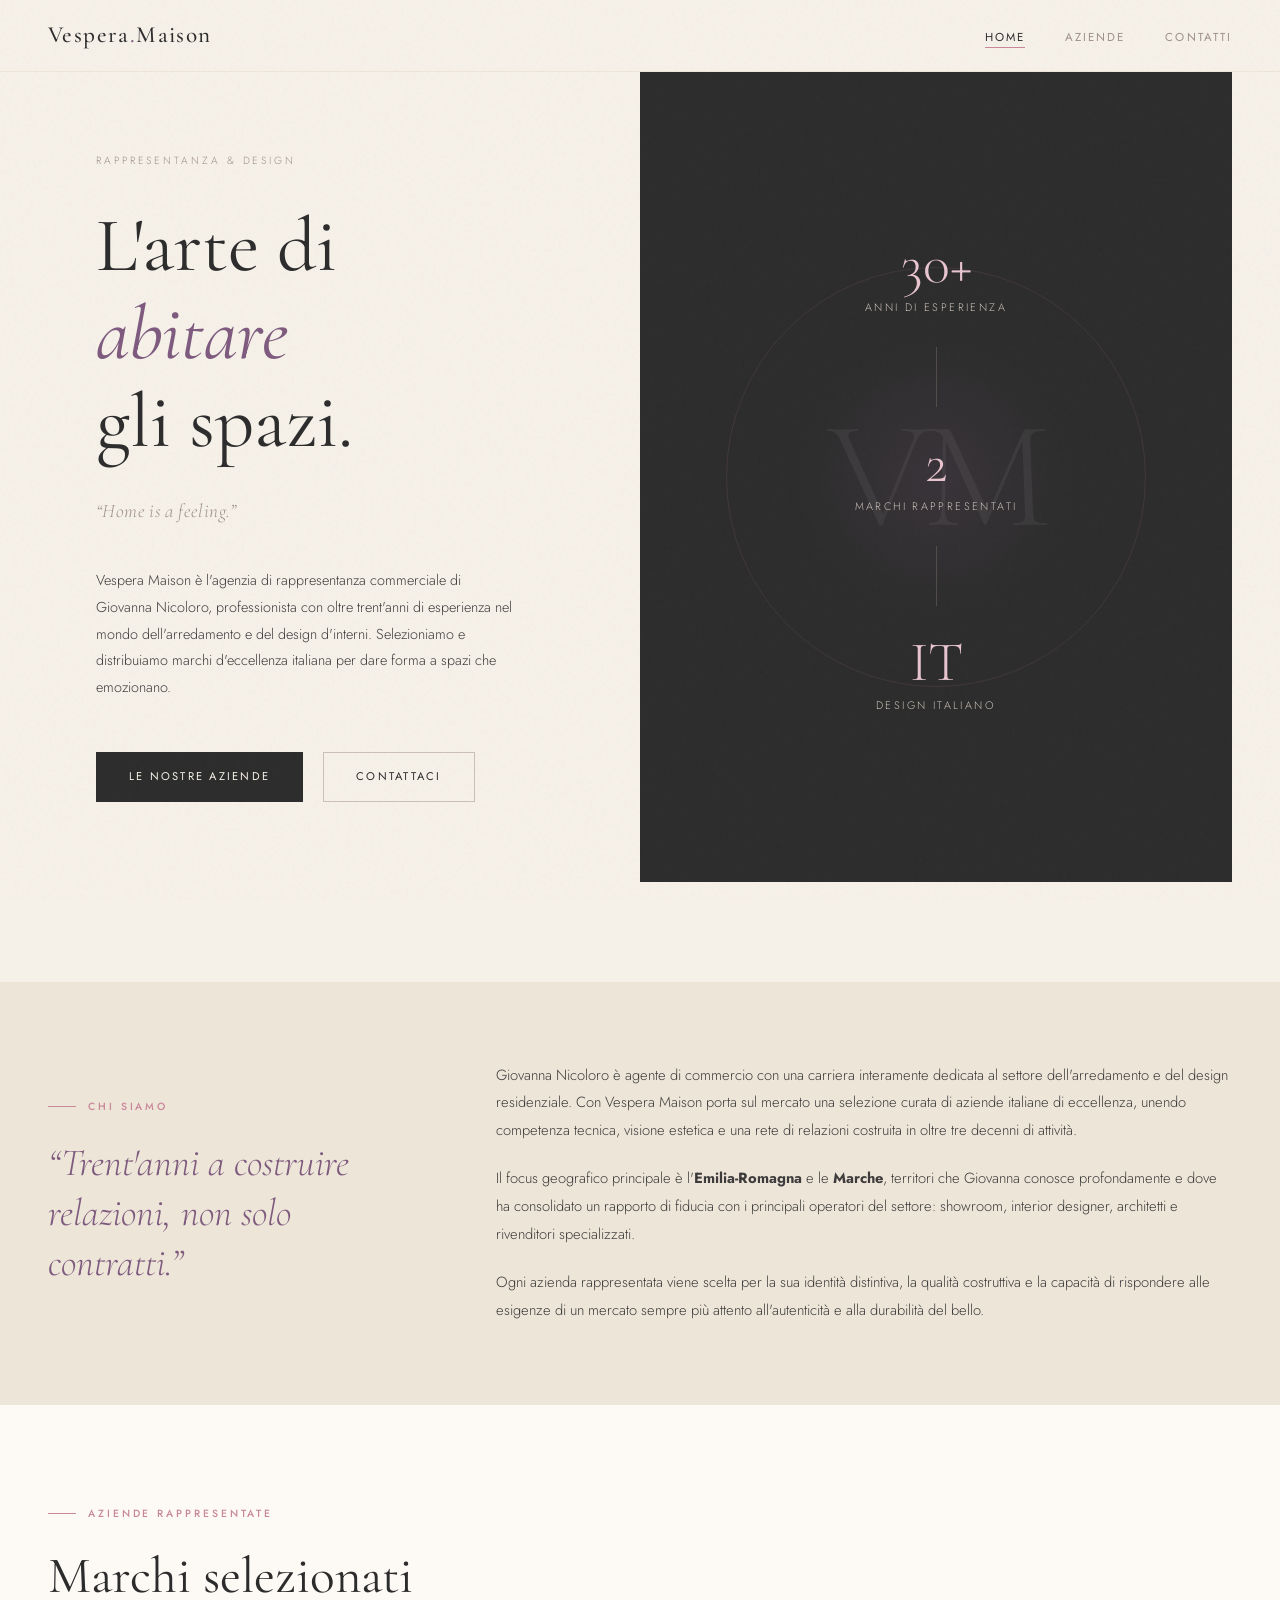
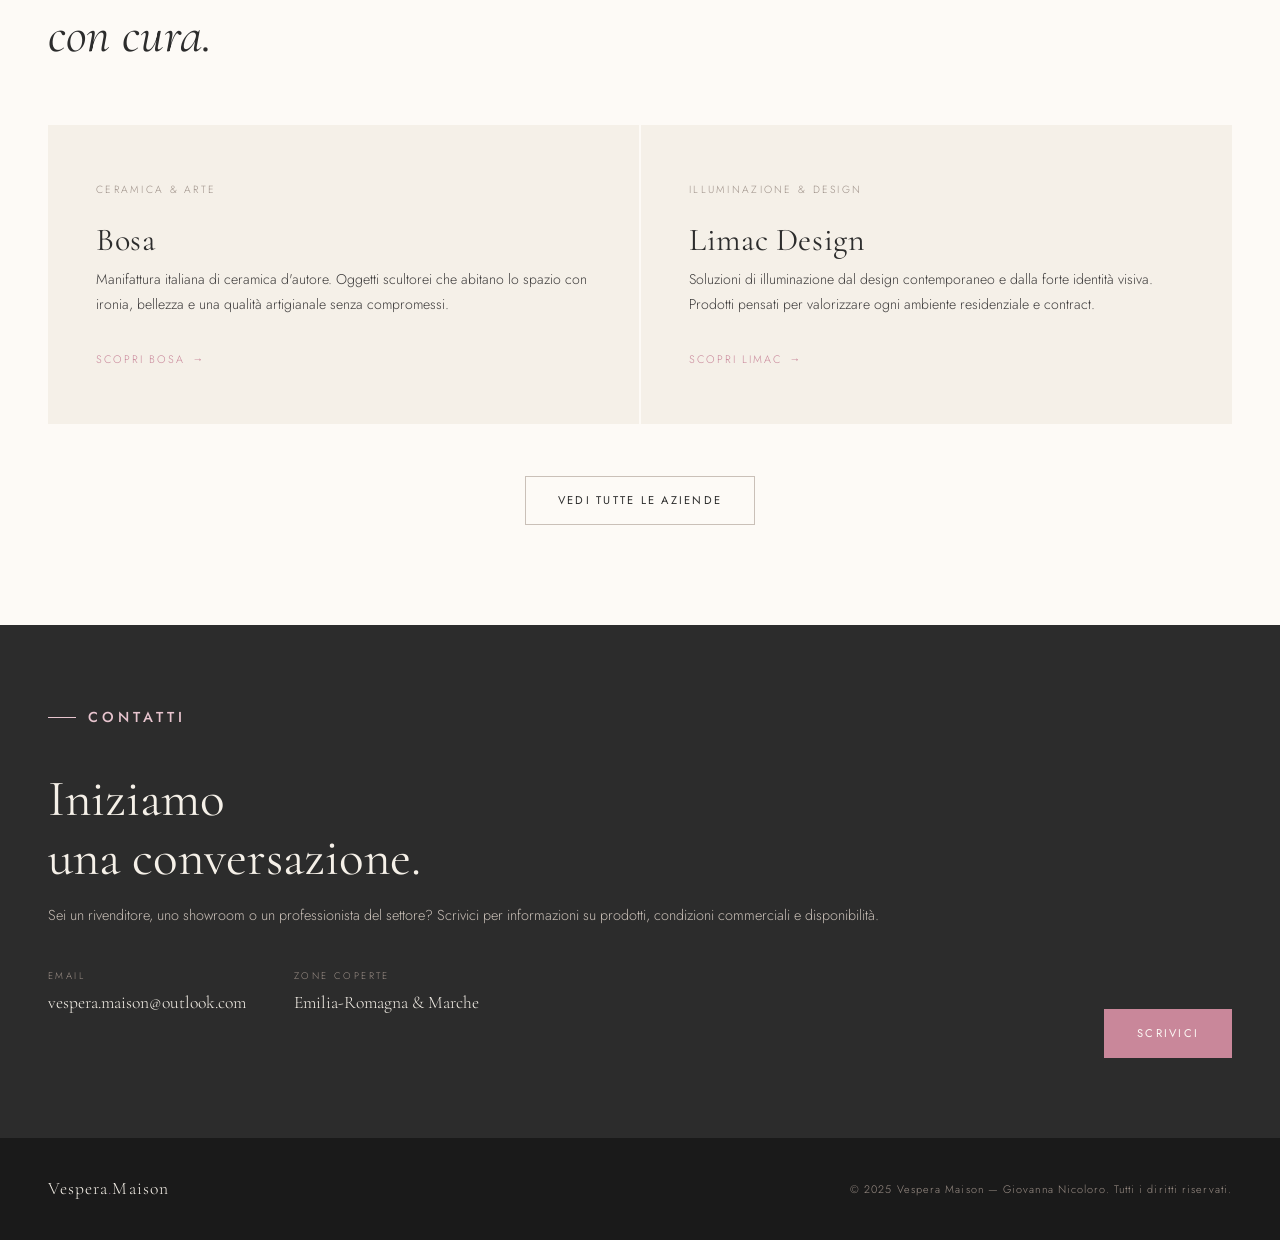
==== index.html @ 9b45b6e9 "Add files via upload" ====
<!DOCTYPE html>
<html lang="it">
<head>
  <meta charset="UTF-8" />
  <meta name="viewport" content="width=device-width, initial-scale=1.0" />
  <title>Vespera Maison — Home is a Feeling</title>
  <meta name="description" content="Vespera Maison rappresenta marchi d'eccellenza nel mondo dell'arredamento e del design. Agente di commercio con esperienza trentennale.">
  <link rel="stylesheet" href="style.css" />
</head>
<body>

  <!-- NAV -->
  <nav id="navbar">
    <a class="nav-brand" href="index.html">Vespera<span>.</span>Maison</a>
    <button class="nav-toggle" id="navToggle" aria-label="Menu">
      <span></span><span></span><span></span>
    </button>
    <ul class="nav-links" id="navLinks">
      <li><a href="index.html" class="active">Home</a></li>
      <li><a href="aziende.html">Aziende</a></li>
      <li><a href="contatti.html">Contatti</a></li>
    </ul>
  </nav>

  <!-- HERO -->
  <section class="hero">
    <div class="hero-left">
      <p class="hero-eyebrow">Rappresentanza &amp; Design</p>
      <h1 class="hero-title">
        L'arte di<br>
        <em>abitare</em><br>
        gli spazi.
      </h1>
      <p class="hero-tagline">&ldquo;Home is a feeling.&rdquo;</p>
      <p class="hero-desc">
        Vespera Maison è l'agenzia di rappresentanza commerciale di Giovanna Nicoloro, 
        professionista con oltre trent'anni di esperienza nel mondo dell'arredamento 
        e del design d'interni. Selezioniamo e distribuiamo marchi d'eccellenza italiana 
        per dare forma a spazi che emozionano.
      </p>
      <div class="hero-ctas">
        <a href="aziende.html" class="btn btn-dark">Le nostre aziende</a>
        <a href="contatti.html" class="btn btn-outline">Contattaci</a>
      </div>
    </div>
    <div class="hero-right">
      <div class="hero-monogram">VM</div>
      <div class="hero-right-inner">
        <div class="hero-stat">
          <span class="hero-stat-num">30+</span>
          <span class="hero-stat-label">Anni di esperienza</span>
        </div>
        <div class="hero-divider"></div>
        <div class="hero-stat">
          <span class="hero-stat-num">2</span>
          <span class="hero-stat-label">Marchi rappresentati</span>
        </div>
        <div class="hero-divider"></div>
        <div class="hero-stat">
          <span class="hero-stat-num">IT</span>
          <span class="hero-stat-label">Design italiano</span>
        </div>
      </div>
    </div>
  </section>

  <!-- ABOUT STRIP -->
  <section class="about-strip">
    <div class="container">
      <div class="about-grid">
        <div>
          <p class="section-label">Chi siamo</p>
          <blockquote class="about-quote">
            &ldquo;Trent'anni a costruire relazioni, non solo contratti.&rdquo;
          </blockquote>
        </div>
        <div class="about-text">
          <p>
            Giovanna Nicoloro è agente di commercio con una carriera interamente dedicata 
            al settore dell'arredamento e del design residenziale. Con Vespera Maison porta 
            sul mercato una selezione curata di aziende italiane di eccellenza, unendo 
            competenza tecnica, visione estetica e una rete di relazioni costruita in 
            oltre tre decenni di attività.
          </p>
          <p>
            Il focus geografico principale è l'<strong>Emilia-Romagna</strong> e le <strong>Marche</strong>, 
            territori che Giovanna conosce profondamente e dove ha consolidato un rapporto 
            di fiducia con i principali operatori del settore: showroom, interior designer, 
            architetti e rivenditori specializzati.
          </p>
          <p>
            Ogni azienda rappresentata viene scelta per la sua identità distintiva, la qualità 
            costruttiva e la capacità di rispondere alle esigenze di un mercato sempre più 
            attento all'autenticità e alla durabilità del bello.
          </p>
        </div>
      </div>
    </div>
  </section>

  <!-- BRANDS PREVIEW -->
  <section class="brands-preview">
    <div class="container">
      <p class="section-label fade-up">Aziende rappresentate</p>
      <h2 class="fade-up">Marchi selezionati<br><em>con cura.</em></h2>
    </div>
    <div class="brands-grid" style="margin-top:60px;">
      <div class="brand-card fade-up" onclick="location.href='aziende.html#bosa'">
        <p class="brand-category">Ceramica &amp; Arte</p>
        <h3 class="brand-name">Bosa</h3>
        <p class="brand-desc">
          Manifattura italiana di ceramica d'autore. Oggetti scultorei che abitano 
          lo spazio con ironia, bellezza e una qualità artigianale senza compromessi.
        </p>
        <span class="brand-link-arrow">Scopri Bosa</span>
      </div>
      <div class="brand-card fade-up" onclick="location.href='aziende.html#limac'">
        <p class="brand-category">Illuminazione &amp; Design</p>
        <h3 class="brand-name">Limac Design</h3>
        <p class="brand-desc">
          Soluzioni di illuminazione dal design contemporaneo e dalla forte identità visiva. 
          Prodotti pensati per valorizzare ogni ambiente residenziale e contract.
        </p>
        <span class="brand-link-arrow">Scopri Limac</span>
      </div>
    </div>
    <div style="text-align:center; margin-top: 52px;">
      <a href="aziende.html" class="btn btn-outline">Vedi tutte le aziende</a>
    </div>
  </section>

  <!-- CONTACTS STRIP -->
  <section class="contacts-strip">
    <div class="container">
      <div style="display:grid; grid-template-columns:1fr auto; gap:40px; align-items:end; flex-wrap:wrap;">
        <div>
          <p class="section-label">Contatti</p>
          <h2>Iniziamo<br>una conversazione.</h2>
          <p style="margin-top:16px;">
            Sei un rivenditore, uno showroom o un professionista del settore? 
            Scrivici per informazioni su prodotti, condizioni commerciali e disponibilità.
          </p>
          <div class="contacts-inline" style="margin-top:40px;">
            <div class="contact-item">
              <span class="contact-item-label">Email</span>
              <span class="contact-item-value">
                <a href="mailto:vespera.maison@outlook.com">vespera.maison@outlook.com</a>
              </span>
            </div>
            <div class="contact-item">
              <span class="contact-item-label">Zone coperte</span>
              <span class="contact-item-value">Emilia-Romagna &amp; Marche</span>
            </div>
          </div>
        </div>
        <div>
          <a href="contatti.html" class="btn btn-rosa">Scrivici</a>
        </div>
      </div>
    </div>
  </section>

  <!-- FOOTER -->
  <footer>
    <span class="footer-brand">Vespera<span>.</span>Maison</span>
    <span class="footer-copy">&copy; 2025 Vespera Maison — Giovanna Nicoloro. Tutti i diritti riservati.</span>
  </footer>

  <script>
    // Nav scroll
    const navbar = document.getElementById('navbar');
    window.addEventListener('scroll', () => {
      navbar.classList.toggle('scrolled', window.scrollY > 20);
    });

    // Mobile toggle
    document.getElementById('navToggle').addEventListener('click', () => {
      document.getElementById('navLinks').classList.toggle('open');
    });

    // Fade-up on scroll
    const obs = new IntersectionObserver((entries) => {
      entries.forEach(e => { if (e.isIntersecting) e.target.classList.add('visible'); });
    }, { threshold: 0.12 });
    document.querySelectorAll('.fade-up').forEach(el => obs.observe(el));
  </script>

</body>
</html>
---- style.css ----
/* ============================================================
   VESPERA MAISON — Stylesheet
   Palette: antracite, tortora, crema, viola/rosa
   ============================================================ */

@import url('https://fonts.googleapis.com/css2?family=Cormorant+Garamond:ital,wght@0,300;0,400;0,500;0,600;1,300;1,400&family=Jost:wght@200;300;400;500&display=swap');

/* ── Variables ── */
:root {
  --antracite:   #2c2c2c;
  --antracite-2: #3d3b3b;
  --tortora:     #9e9189;
  --tortora-lt:  #cac0b8;
  --crema:       #f5f0e8;
  --crema-dk:    #ede5d8;
  --viola:       #7e5a7e;
  --rosa:        #c9879a;
  --rosa-lt:     #e8c5cf;
  --white:       #fdfaf6;

  --font-display: 'Cormorant Garamond', Georgia, serif;
  --font-body:    'Jost', sans-serif;

  --nav-h: 72px;
  --max-w: 1200px;
  --transition: 0.35s cubic-bezier(0.25, 0.46, 0.45, 0.94);
}

/* ── Reset ── */
*, *::before, *::after { box-sizing: border-box; margin: 0; padding: 0; }
html { scroll-behavior: smooth; font-size: 16px; }
body {
  background: var(--crema);
  color: var(--antracite);
  font-family: var(--font-body);
  font-weight: 300;
  line-height: 1.7;
  -webkit-font-smoothing: antialiased;
}
img { display: block; max-width: 100%; }
a { color: inherit; text-decoration: none; }
ul { list-style: none; }

/* ── Noise texture overlay ── */
body::before {
  content: '';
  position: fixed;
  inset: 0;
  background-image: url("data:image/svg+xml,%3Csvg viewBox='0 0 256 256' xmlns='http://www.w3.org/2000/svg'%3E%3Cfilter id='n'%3E%3CfeTurbulence type='fractalNoise' baseFrequency='0.9' numOctaves='4' stitchTiles='stitch'/%3E%3C/filter%3E%3Crect width='100%25' height='100%25' filter='url(%23n)' opacity='0.04'/%3E%3C/svg%3E");
  pointer-events: none;
  z-index: 9999;
  opacity: 0.5;
}

/* ── Navigation ── */
nav {
  position: fixed;
  top: 0; left: 0; right: 0;
  z-index: 100;
  height: var(--nav-h);
  display: flex;
  align-items: center;
  padding: 0 48px;
  background: var(--crema);
  border-bottom: 1px solid var(--crema-dk);
  transition: background var(--transition), box-shadow var(--transition);
}
nav.scrolled {
  background: rgba(245, 240, 232, 0.96);
  backdrop-filter: blur(12px);
  box-shadow: 0 1px 24px rgba(44,44,44,0.07);
}
.nav-brand {
  font-family: var(--font-display);
  font-size: 1.45rem;
  font-weight: 500;
  letter-spacing: 0.06em;
  color: var(--antracite);
  flex: 1;
}
.nav-brand span {
  color: var(--viola);
}
.nav-links {
  display: flex;
  gap: 40px;
  align-items: center;
}
.nav-links a {
  font-family: var(--font-body);
  font-size: 0.72rem;
  font-weight: 400;
  letter-spacing: 0.18em;
  text-transform: uppercase;
  color: var(--tortora);
  transition: color var(--transition);
  position: relative;
}
.nav-links a::after {
  content: '';
  position: absolute;
  bottom: -3px; left: 0;
  width: 0; height: 1px;
  background: var(--rosa);
  transition: width var(--transition);
}
.nav-links a:hover,
.nav-links a.active { color: var(--antracite); }
.nav-links a:hover::after,
.nav-links a.active::after { width: 100%; }

/* Hamburger mobile */
.nav-toggle {
  display: none;
  flex-direction: column;
  gap: 5px;
  cursor: pointer;
  padding: 4px;
}
.nav-toggle span {
  display: block;
  width: 24px; height: 1px;
  background: var(--antracite);
  transition: var(--transition);
}

/* ── Section commons ── */
section { padding: 100px 48px; }
.container { max-width: var(--max-w); margin: 0 auto; }

.section-label {
  font-family: var(--font-body);
  font-size: 0.65rem;
  font-weight: 500;
  letter-spacing: 0.28em;
  text-transform: uppercase;
  color: var(--rosa);
  margin-bottom: 24px;
  display: flex;
  align-items: center;
  gap: 12px;
}
.section-label::before {
  content: '';
  display: block;
  width: 28px; height: 1px;
  background: var(--rosa);
}

h1, h2, h3 {
  font-family: var(--font-display);
  font-weight: 400;
  line-height: 1.15;
}
h1 { font-size: clamp(2.8rem, 6vw, 5.5rem); }
h2 { font-size: clamp(2rem, 4vw, 3.4rem); }
h3 { font-size: 1.55rem; }

/* ── Hero ── */
.hero {
  min-height: 100vh;
  display: grid;
  grid-template-columns: 1fr 1fr;
  padding-top: var(--nav-h);
  overflow: hidden;
}
.hero-left {
  display: flex;
  flex-direction: column;
  justify-content: center;
  padding: 80px 60px 80px 48px;
}
.hero-eyebrow {
  font-size: 0.65rem;
  letter-spacing: 0.28em;
  text-transform: uppercase;
  color: var(--tortora);
  margin-bottom: 32px;
}
.hero-title {
  margin-bottom: 28px;
  color: var(--antracite);
}
.hero-title em {
  font-style: italic;
  color: var(--viola);
}
.hero-tagline {
  font-family: var(--font-display);
  font-size: 1.2rem;
  font-style: italic;
  color: var(--tortora);
  margin-bottom: 40px;
  letter-spacing: 0.02em;
}
.hero-desc {
  font-size: 0.9rem;
  color: var(--antracite-2);
  max-width: 420px;
  line-height: 1.85;
  margin-bottom: 52px;
}
.hero-ctas {
  display: flex;
  gap: 20px;
  flex-wrap: wrap;
}
.hero-right {
  background: var(--antracite);
  position: relative;
  display: flex;
  align-items: center;
  justify-content: center;
  overflow: hidden;
}
.hero-right-inner {
  position: relative;
  z-index: 2;
  text-align: center;
  padding: 48px;
}
.hero-monogram {
  font-family: var(--font-display);
  font-size: clamp(6rem, 12vw, 11rem);
  font-weight: 300;
  color: rgba(255,255,255,0.06);
  line-height: 1;
  position: absolute;
  top: 50%; left: 50%;
  transform: translate(-50%, -50%);
  user-select: none;
  letter-spacing: -0.04em;
}
.hero-stat {
  color: var(--crema);
}
.hero-stat-num {
  font-family: var(--font-display);
  font-size: 3.5rem;
  font-weight: 300;
  color: var(--rosa-lt);
  display: block;
  line-height: 1;
}
.hero-stat-label {
  font-size: 0.68rem;
  letter-spacing: 0.22em;
  text-transform: uppercase;
  color: var(--tortora-lt);
}
.hero-divider {
  width: 1px;
  height: 60px;
  background: var(--tortora);
  opacity: 0.3;
  margin: 28px auto;
}
/* decorative circles */
.hero-right::before {
  content: '';
  position: absolute;
  width: 420px; height: 420px;
  border-radius: 50%;
  border: 1px solid rgba(201,135,154,0.12);
  top: 50%; left: 50%;
  transform: translate(-50%,-50%);
}
.hero-right::after {
  content: '';
  position: absolute;
  width: 280px; height: 280px;
  border-radius: 50%;
  background: radial-gradient(circle, rgba(126,90,126,0.15) 0%, transparent 70%);
  top: 50%; left: 50%;
  transform: translate(-50%,-50%);
}

/* ── Buttons ── */
.btn {
  display: inline-block;
  padding: 14px 32px;
  font-family: var(--font-body);
  font-size: 0.7rem;
  font-weight: 400;
  letter-spacing: 0.2em;
  text-transform: uppercase;
  border: 1px solid currentColor;
  transition: background var(--transition), color var(--transition), border-color var(--transition);
  cursor: pointer;
}
.btn-dark {
  color: var(--crema);
  background: var(--antracite);
  border-color: var(--antracite);
}
.btn-dark:hover {
  background: var(--viola);
  border-color: var(--viola);
  color: var(--white);
}
.btn-outline {
  color: var(--antracite);
  background: transparent;
  border-color: var(--tortora-lt);
}
.btn-outline:hover {
  border-color: var(--viola);
  color: var(--viola);
}
.btn-rosa {
  color: var(--white);
  background: var(--rosa);
  border-color: var(--rosa);
}
.btn-rosa:hover {
  background: var(--viola);
  border-color: var(--viola);
}

/* ── About strip ── */
.about-strip {
  background: var(--crema-dk);
  padding: 80px 48px;
}
.about-grid {
  display: grid;
  grid-template-columns: 1fr 2fr;
  gap: 80px;
  align-items: center;
}
.about-quote {
  font-family: var(--font-display);
  font-size: clamp(1.6rem, 3vw, 2.4rem);
  font-style: italic;
  color: var(--viola);
  line-height: 1.3;
}
.about-text p {
  font-size: 0.92rem;
  color: var(--antracite-2);
  line-height: 1.9;
  margin-bottom: 20px;
}
.about-text p:last-child { margin-bottom: 0; }

/* ── Brands preview ── */
.brands-preview {
  background: var(--white);
}
.brands-grid {
  display: grid;
  grid-template-columns: 1fr 1fr;
  gap: 2px;
  margin-top: 60px;
}
.brand-card {
  background: var(--crema);
  padding: 56px 48px;
  transition: background var(--transition);
  position: relative;
  overflow: hidden;
  cursor: pointer;
}
.brand-card::before {
  content: '';
  position: absolute;
  bottom: 0; left: 0; right: 0;
  height: 3px;
  background: linear-gradient(90deg, var(--viola), var(--rosa));
  transform: scaleX(0);
  transform-origin: left;
  transition: transform var(--transition);
}
.brand-card:hover { background: var(--crema-dk); }
.brand-card:hover::before { transform: scaleX(1); }
.brand-name {
  font-family: var(--font-display);
  font-size: 2rem;
  font-weight: 400;
  margin-bottom: 8px;
  letter-spacing: 0.02em;
}
.brand-category {
  font-size: 0.65rem;
  letter-spacing: 0.22em;
  text-transform: uppercase;
  color: var(--tortora);
  margin-bottom: 24px;
}
.brand-desc {
  font-size: 0.88rem;
  color: var(--antracite-2);
  line-height: 1.8;
  margin-bottom: 32px;
}
.brand-link-arrow {
  font-size: 0.68rem;
  letter-spacing: 0.18em;
  text-transform: uppercase;
  color: var(--rosa);
  display: flex;
  align-items: center;
  gap: 8px;
  transition: gap var(--transition), color var(--transition);
}
.brand-link-arrow:hover { gap: 14px; color: var(--viola); }
.brand-link-arrow::after { content: '→'; }

/* ── Contacts preview strip ── */
.contacts-strip {
  background: var(--antracite);
  color: var(--crema);
  padding: 80px 48px;
}
.contacts-strip .section-label { color: var(--rosa-lt); }
.contacts-strip .section-label::before { background: var(--rosa-lt); }
.contacts-strip h2 { color: var(--crema); margin-bottom: 16px; }
.contacts-strip p { color: var(--tortora-lt); font-size: 0.9rem; margin-bottom: 40px; }
.contacts-inline {
  display: flex;
  gap: 48px;
  flex-wrap: wrap;
  margin-bottom: 40px;
}
.contact-item {
  display: flex;
  flex-direction: column;
  gap: 4px;
}
.contact-item-label {
  font-size: 0.6rem;
  letter-spacing: 0.25em;
  text-transform: uppercase;
  color: var(--tortora);
}
.contact-item-value {
  font-family: var(--font-display);
  font-size: 1.1rem;
  color: var(--crema);
}

/* ── Footer ── */
footer {
  background: #1a1a1a;
  color: var(--tortora);
  padding: 36px 48px;
  display: flex;
  align-items: center;
  justify-content: space-between;
  flex-wrap: wrap;
  gap: 16px;
}
.footer-brand {
  font-family: var(--font-display);
  font-size: 1.1rem;
  color: var(--crema);
  letter-spacing: 0.06em;
}
.footer-brand span { color: var(--viola); }
.footer-copy {
  font-size: 0.68rem;
  letter-spacing: 0.1em;
  color: var(--tortora);
}

/* ── PAGE: Aziende ── */
.page-hero {
  padding-top: calc(var(--nav-h) + 80px);
  padding-bottom: 60px;
  padding-left: 48px;
  padding-right: 48px;
  background: var(--crema-dk);
}
.page-hero h1 { margin-bottom: 16px; }
.page-hero p {
  font-size: 0.92rem;
  color: var(--tortora);
  max-width: 560px;
}

/* Filter bar */
.filter-bar {
  display: flex;
  gap: 12px;
  flex-wrap: wrap;
  margin: 40px 0 0;
}
.filter-btn {
  padding: 10px 24px;
  font-family: var(--font-body);
  font-size: 0.68rem;
  letter-spacing: 0.18em;
  text-transform: uppercase;
  border: 1px solid var(--tortora-lt);
  background: transparent;
  color: var(--tortora);
  cursor: pointer;
  transition: all var(--transition);
}
.filter-btn:hover,
.filter-btn.active {
  border-color: var(--viola);
  color: var(--viola);
  background: rgba(126,90,126,0.06);
}

/* Brand detail cards */
.brands-section {
  padding: 80px 48px;
}
.brand-detail-card {
  background: var(--white);
  margin-bottom: 3px;
  display: grid;
  grid-template-columns: 1fr 1fr;
  min-height: 380px;
  transition: opacity var(--transition), transform var(--transition);
  overflow: hidden;
}
.brand-detail-card.hidden {
  display: none;
}
.brand-detail-info {
  padding: 60px 56px;
  display: flex;
  flex-direction: column;
  justify-content: space-between;
}
.brand-detail-name {
  font-family: var(--font-display);
  font-size: 3rem;
  font-weight: 300;
  letter-spacing: 0.02em;
  margin-bottom: 6px;
}
.brand-detail-tag {
  font-size: 0.62rem;
  letter-spacing: 0.25em;
  text-transform: uppercase;
  color: var(--rosa);
  margin-bottom: 28px;
  display: flex;
  align-items: center;
  gap: 8px;
}
.brand-detail-tag::before {
  content: '';
  display: inline-block;
  width: 16px; height: 1px;
  background: var(--rosa);
}
.brand-detail-desc {
  font-size: 0.9rem;
  color: var(--antracite-2);
  line-height: 1.9;
  flex: 1;
  margin-bottom: 36px;
}
.brand-detail-meta {
  display: grid;
  grid-template-columns: 1fr 1fr;
  gap: 20px;
  padding: 24px 0;
  border-top: 1px solid var(--crema-dk);
  margin-bottom: 32px;
}
.meta-item-label {
  font-size: 0.6rem;
  letter-spacing: 0.2em;
  text-transform: uppercase;
  color: var(--tortora);
  margin-bottom: 4px;
}
.meta-item-value {
  font-family: var(--font-display);
  font-size: 1rem;
  color: var(--antracite);
}
.brand-detail-visual {
  background: var(--crema-dk);
  display: flex;
  align-items: center;
  justify-content: center;
  position: relative;
  overflow: hidden;
}
.brand-detail-visual.dark { background: var(--antracite); }
.brand-visual-letter {
  font-family: var(--font-display);
  font-size: clamp(8rem, 14vw, 14rem);
  font-weight: 300;
  line-height: 1;
  opacity: 0.08;
  color: var(--crema);
  user-select: none;
}
.brand-detail-visual.dark .brand-visual-letter {
  color: var(--white);
  opacity: 0.07;
}
.brand-visual-accent {
  position: absolute;
  width: 180px; height: 180px;
  border-radius: 50%;
  background: radial-gradient(circle, var(--rosa) 0%, transparent 70%);
  opacity: 0.18;
}

/* ── PAGE: Contatti ── */
.contacts-page {
  padding-top: calc(var(--nav-h) + 80px);
  display: grid;
  grid-template-columns: 1fr 1fr;
  min-height: calc(100vh - var(--nav-h));
}
.contacts-form-col {
  padding: 80px 60px 80px 48px;
  background: var(--white);
}
.contacts-info-col {
  padding: 80px 48px 80px 60px;
  background: var(--antracite);
  color: var(--crema);
}
.contacts-info-col .section-label { color: var(--rosa-lt); }
.contacts-info-col .section-label::before { background: var(--rosa-lt); }
.contacts-info-col h2 { color: var(--crema); margin-bottom: 20px; }
.contacts-info-col > p { color: var(--tortora-lt); font-size: 0.9rem; line-height: 1.8; margin-bottom: 52px; }

.info-block {
  margin-bottom: 36px;
}
.info-block-label {
  font-size: 0.6rem;
  letter-spacing: 0.25em;
  text-transform: uppercase;
  color: var(--tortora);
  margin-bottom: 8px;
}
.info-block-value {
  font-family: var(--font-display);
  font-size: 1.15rem;
  color: var(--crema);
  line-height: 1.5;
}
.info-block-value a { transition: color var(--transition); }
.info-block-value a:hover { color: var(--rosa-lt); }

.info-divider {
  width: 40px; height: 1px;
  background: rgba(202,192,184,0.2);
  margin: 40px 0;
}

/* Form */
.form-group {
  margin-bottom: 28px;
}
.form-label {
  display: block;
  font-size: 0.62rem;
  letter-spacing: 0.22em;
  text-transform: uppercase;
  color: var(--tortora);
  margin-bottom: 10px;
}
.form-input,
.form-select,
.form-textarea {
  width: 100%;
  background: var(--crema);
  border: 1px solid var(--crema-dk);
  border-radius: 0;
  padding: 14px 18px;
  font-family: var(--font-body);
  font-size: 0.88rem;
  font-weight: 300;
  color: var(--antracite);
  transition: border-color var(--transition), background var(--transition);
  outline: none;
  appearance: none;
}
.form-input:focus,
.form-select:focus,
.form-textarea:focus {
  border-color: var(--viola);
  background: var(--white);
}
.form-textarea {
  resize: vertical;
  min-height: 140px;
  line-height: 1.7;
}
.form-select {
  background-image: url("data:image/svg+xml,%3Csvg xmlns='http://www.w3.org/2000/svg' width='12' height='8' viewBox='0 0 12 8'%3E%3Cpath d='M1 1l5 5 5-5' stroke='%239e9189' stroke-width='1.5' fill='none'/%3E%3C/svg%3E");
  background-repeat: no-repeat;
  background-position: right 16px center;
  cursor: pointer;
}
.form-submit-row {
  display: flex;
  align-items: center;
  gap: 20px;
  flex-wrap: wrap;
  margin-top: 12px;
}
.form-success {
  font-size: 0.8rem;
  color: var(--viola);
  display: none;
}
.form-success.show { display: block; }

/* ── Animations ── */
.fade-up {
  opacity: 0;
  transform: translateY(28px);
  transition: opacity 0.7s ease, transform 0.7s ease;
}
.fade-up.visible {
  opacity: 1;
  transform: translateY(0);
}
.fade-up:nth-child(2) { transition-delay: 0.1s; }
.fade-up:nth-child(3) { transition-delay: 0.2s; }
.fade-up:nth-child(4) { transition-delay: 0.3s; }

/* ── Responsive ── */
@media (max-width: 900px) {
  nav { padding: 0 24px; }
  .nav-links { display: none; flex-direction: column; position: fixed; top: var(--nav-h); left: 0; right: 0; background: var(--crema); padding: 32px 24px; gap: 24px; border-bottom: 1px solid var(--crema-dk); }
  .nav-links.open { display: flex; }
  .nav-toggle { display: flex; }

  section { padding: 72px 24px; }
  .about-strip, .contacts-strip { padding: 72px 24px; }

  .hero { grid-template-columns: 1fr; min-height: auto; }
  .hero-left { padding: 60px 24px; }
  .hero-right { min-height: 320px; }

  .about-grid { grid-template-columns: 1fr; gap: 40px; }
  .brands-grid { grid-template-columns: 1fr; }
  .brand-card { padding: 40px 24px; }

  .page-hero { padding: calc(var(--nav-h) + 48px) 24px 48px; }
  .filter-bar { margin-top: 28px; }
  .brands-section { padding: 48px 24px; }
  .brand-detail-card { grid-template-columns: 1fr; }
  .brand-detail-visual { min-height: 200px; display: none; }
  .brand-detail-info { padding: 40px 28px; }

  .contacts-page { grid-template-columns: 1fr; }
  .contacts-form-col { padding: 60px 24px; }
  .contacts-info-col { padding: 60px 24px; }

  footer { padding: 28px 24px; flex-direction: column; align-items: flex-start; gap: 8px; }
  .contacts-inline { flex-direction: column; gap: 24px; }
}
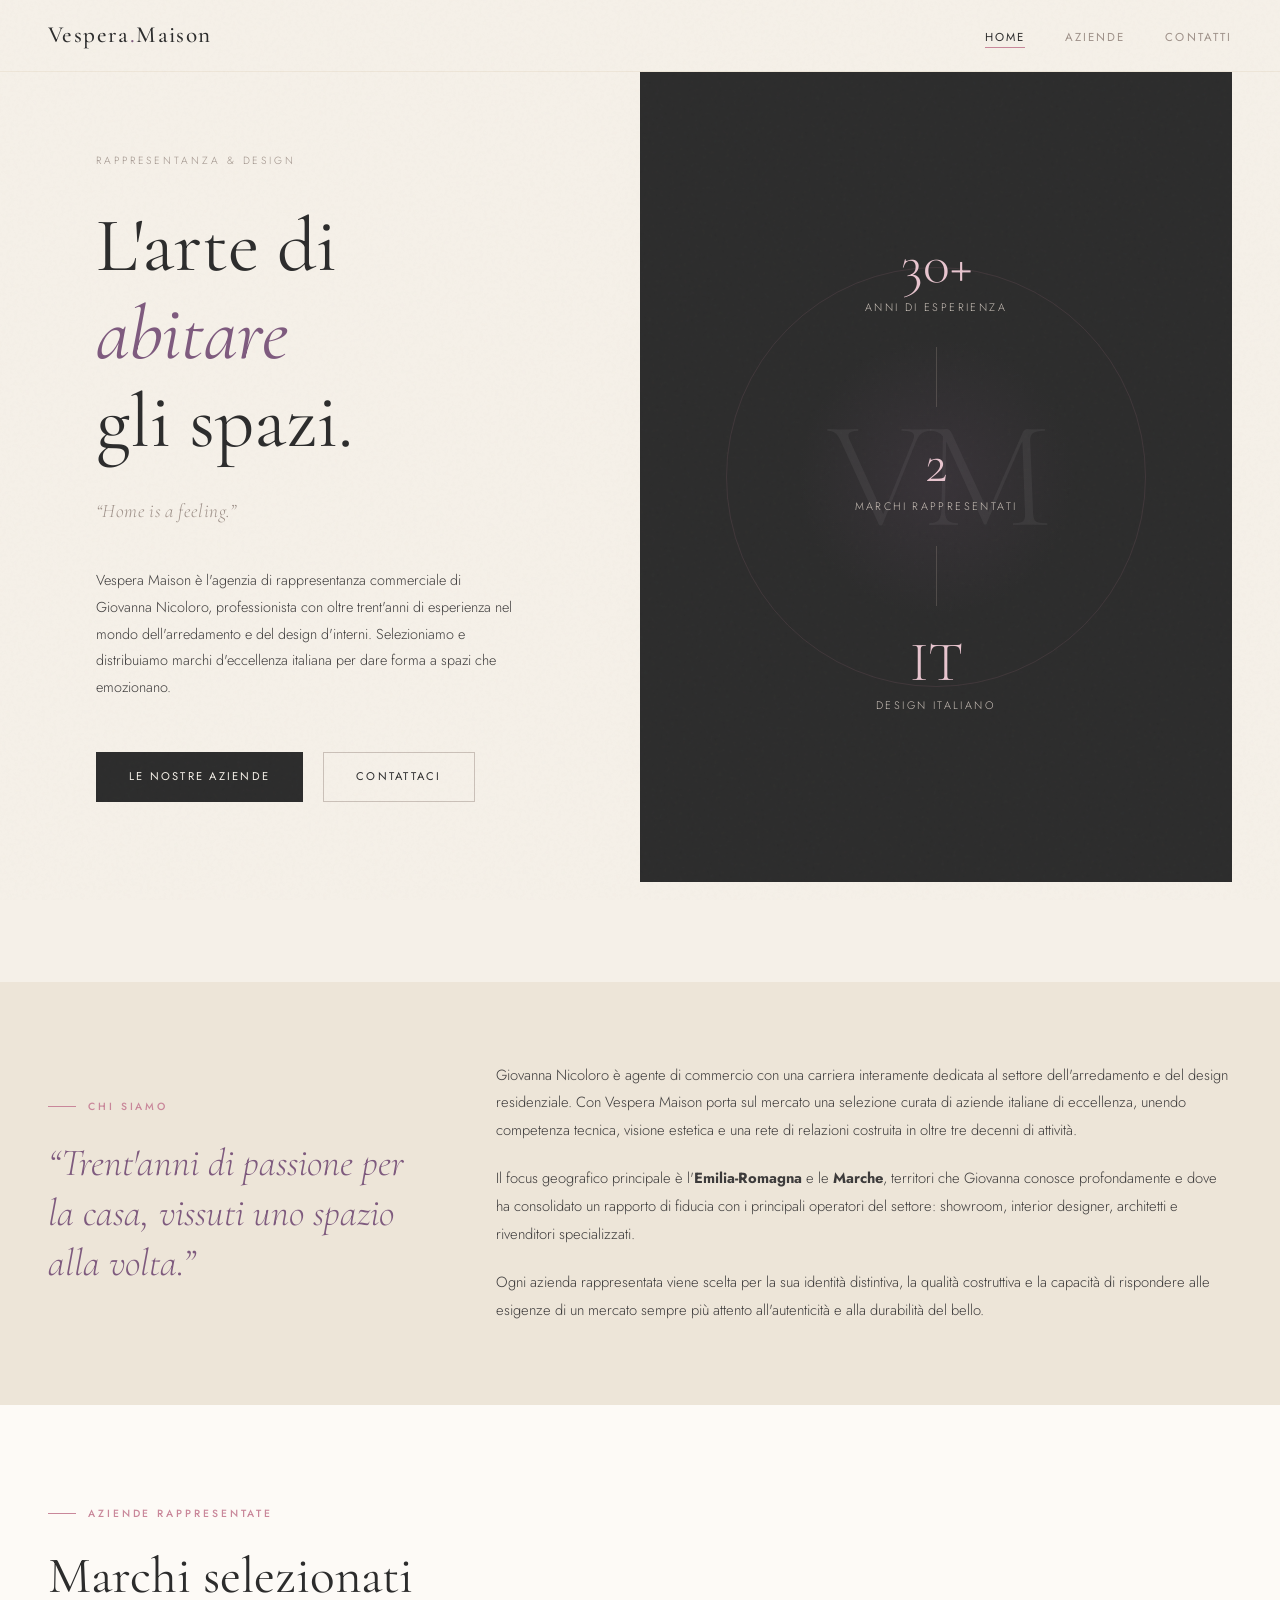
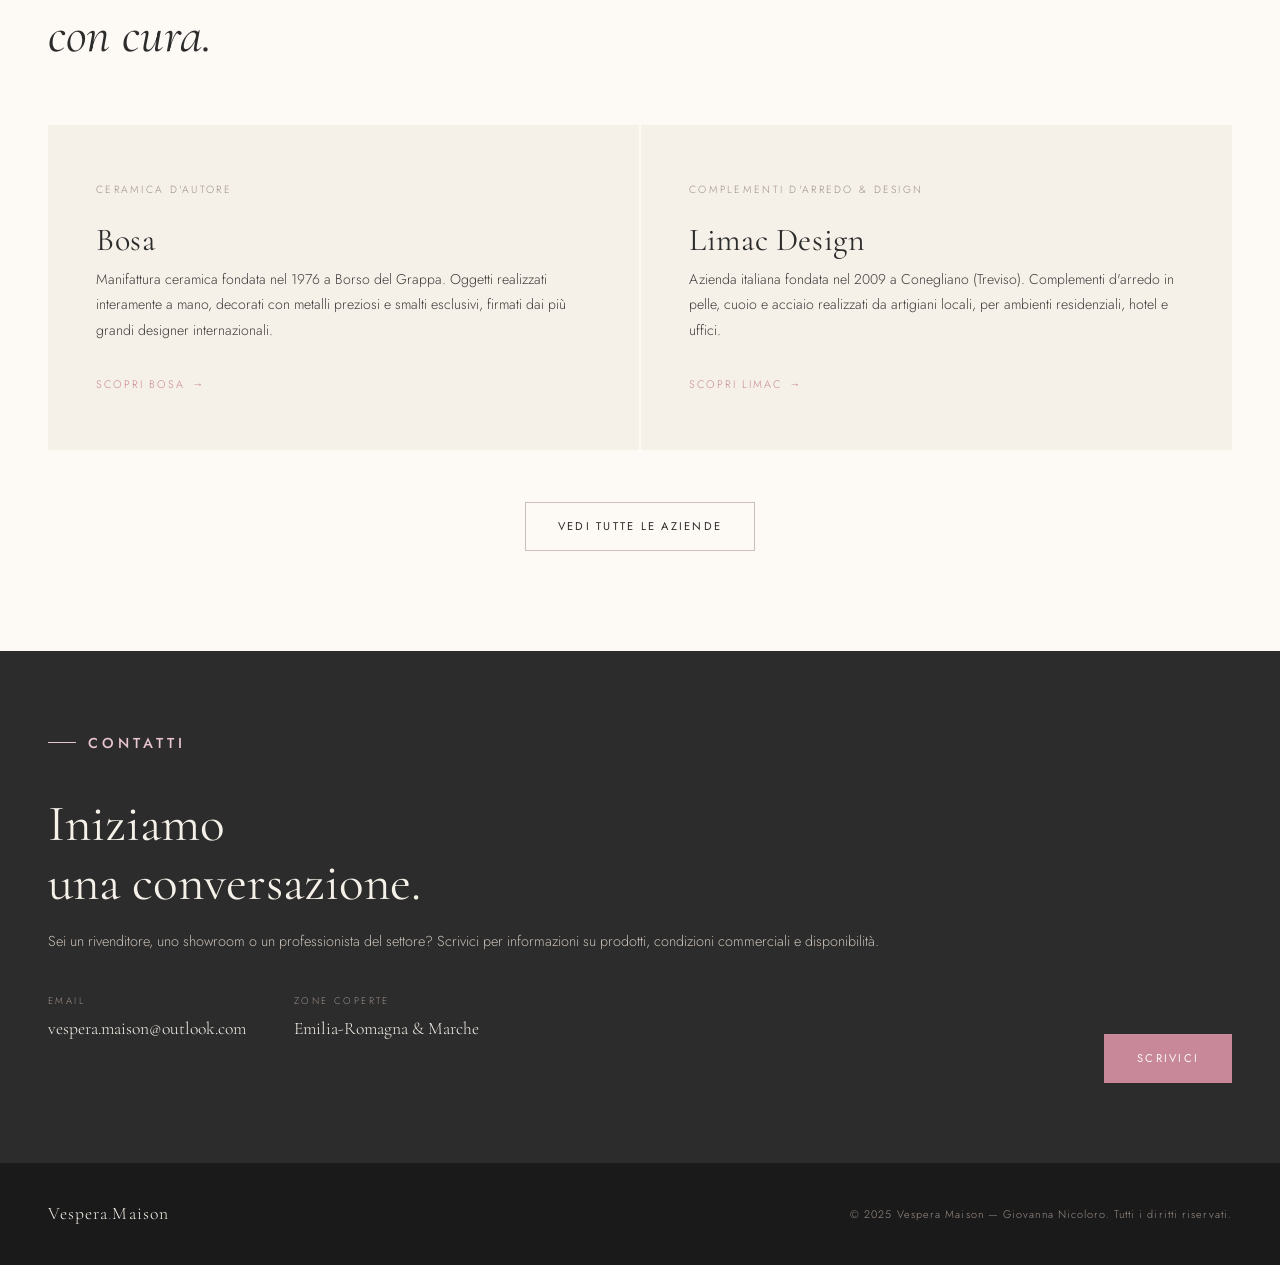
==== commit 1f0a0223: "Update index.html" ====
--- a/index.html
+++ b/index.html
@@ -71,7 +71,7 @@
         <div>
           <p class="section-label">Chi siamo</p>
           <blockquote class="about-quote">
-            &ldquo;Trent'anni a costruire relazioni, non solo contratti.&rdquo;
+            &ldquo;Trent'anni di passione per la casa, vissuti uno spazio alla volta.&rdquo;
           </blockquote>
         </div>
         <div class="about-text">
@@ -106,20 +106,22 @@
     </div>
     <div class="brands-grid" style="margin-top:60px;">
       <div class="brand-card fade-up" onclick="location.href='aziende.html#bosa'">
-        <p class="brand-category">Ceramica &amp; Arte</p>
+        <p class="brand-category">Ceramica d'autore</p>
         <h3 class="brand-name">Bosa</h3>
         <p class="brand-desc">
-          Manifattura italiana di ceramica d'autore. Oggetti scultorei che abitano 
-          lo spazio con ironia, bellezza e una qualità artigianale senza compromessi.
+          Manifattura ceramica fondata nel 1976 a Borso del Grappa. Oggetti realizzati 
+          interamente a mano, decorati con metalli preziosi e smalti esclusivi, firmati 
+          dai più grandi designer internazionali.
         </p>
         <span class="brand-link-arrow">Scopri Bosa</span>
       </div>
       <div class="brand-card fade-up" onclick="location.href='aziende.html#limac'">
-        <p class="brand-category">Illuminazione &amp; Design</p>
+        <p class="brand-category">Complementi d'arredo &amp; Design</p>
         <h3 class="brand-name">Limac Design</h3>
         <p class="brand-desc">
-          Soluzioni di illuminazione dal design contemporaneo e dalla forte identità visiva. 
-          Prodotti pensati per valorizzare ogni ambiente residenziale e contract.
+          Azienda italiana fondata nel 2009 a Conegliano (Treviso). Complementi d'arredo 
+          in pelle, cuoio e acciaio realizzati da artigiani locali, per ambienti residenziali, 
+          hotel e uffici.
         </p>
         <span class="brand-link-arrow">Scopri Limac</span>
       </div>
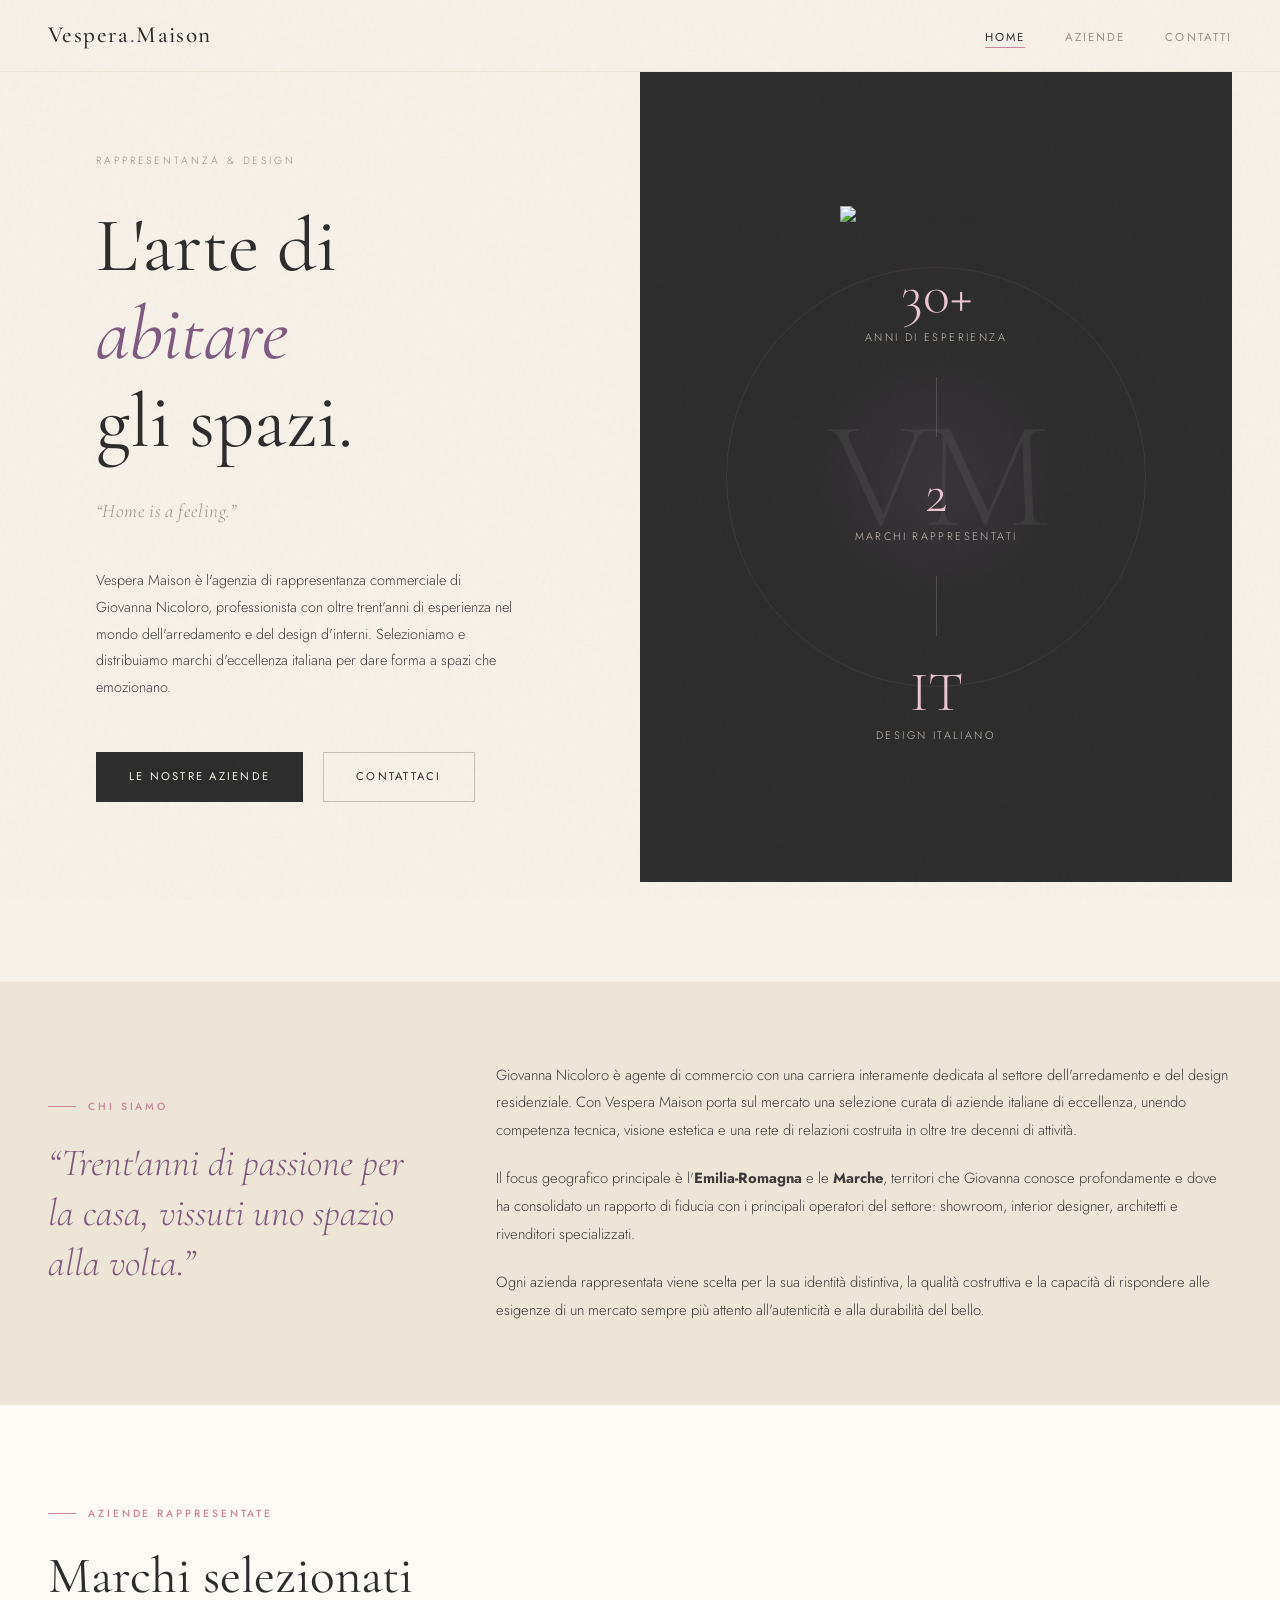
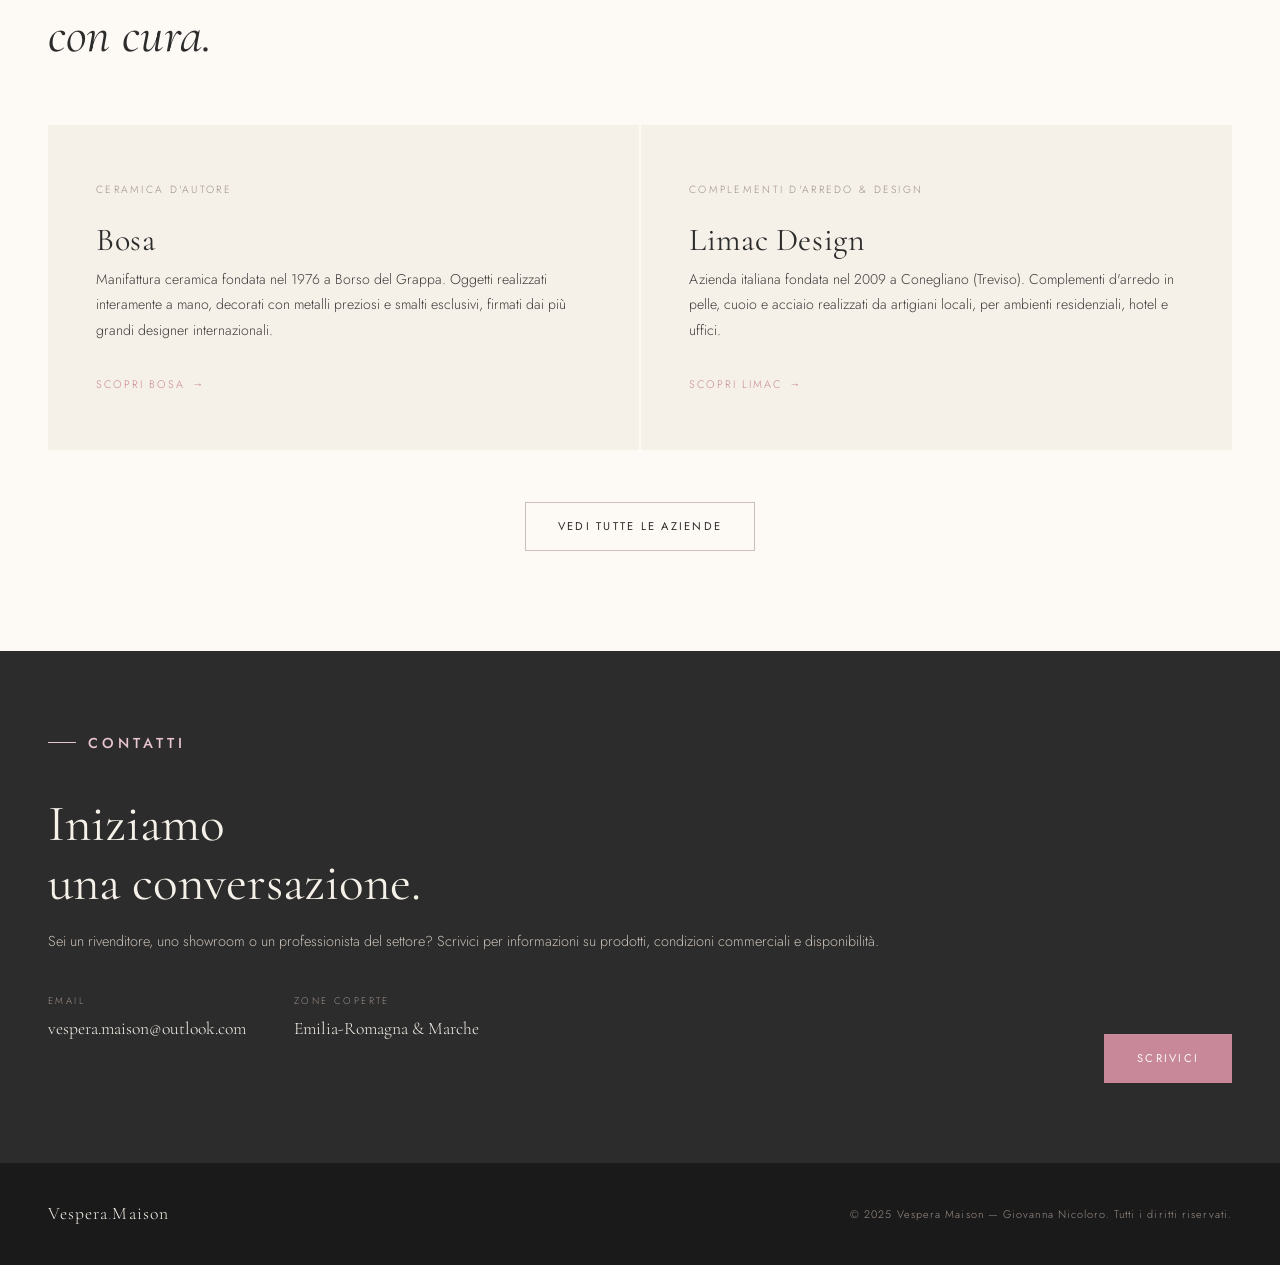
==== commit a6aa5cad: "Update index.html" ====
--- a/index.html
+++ b/index.html
@@ -5,6 +5,7 @@
   <meta name="viewport" content="width=device-width, initial-scale=1.0" />
   <title>Vespera Maison — Home is a Feeling</title>
   <meta name="description" content="Vespera Maison rappresenta marchi d'eccellenza nel mondo dell'arredamento e del design. Agente di commercio con esperienza trentennale.">
+  <link rel="icon" type="image/svg+xml" href="favicon.svg" />
   <link rel="stylesheet" href="style.css" />
 </head>
 <body>
@@ -46,6 +47,7 @@
     <div class="hero-right">
       <div class="hero-monogram">VM</div>
       <div class="hero-right-inner">
+        <img src="logo.svg" alt="Vespera Maison" style="width: 240px; max-width: 80%; margin: 0 auto 32px;" />
         <div class="hero-stat">
           <span class="hero-stat-num">30+</span>
           <span class="hero-stat-label">Anni di esperienza</span>
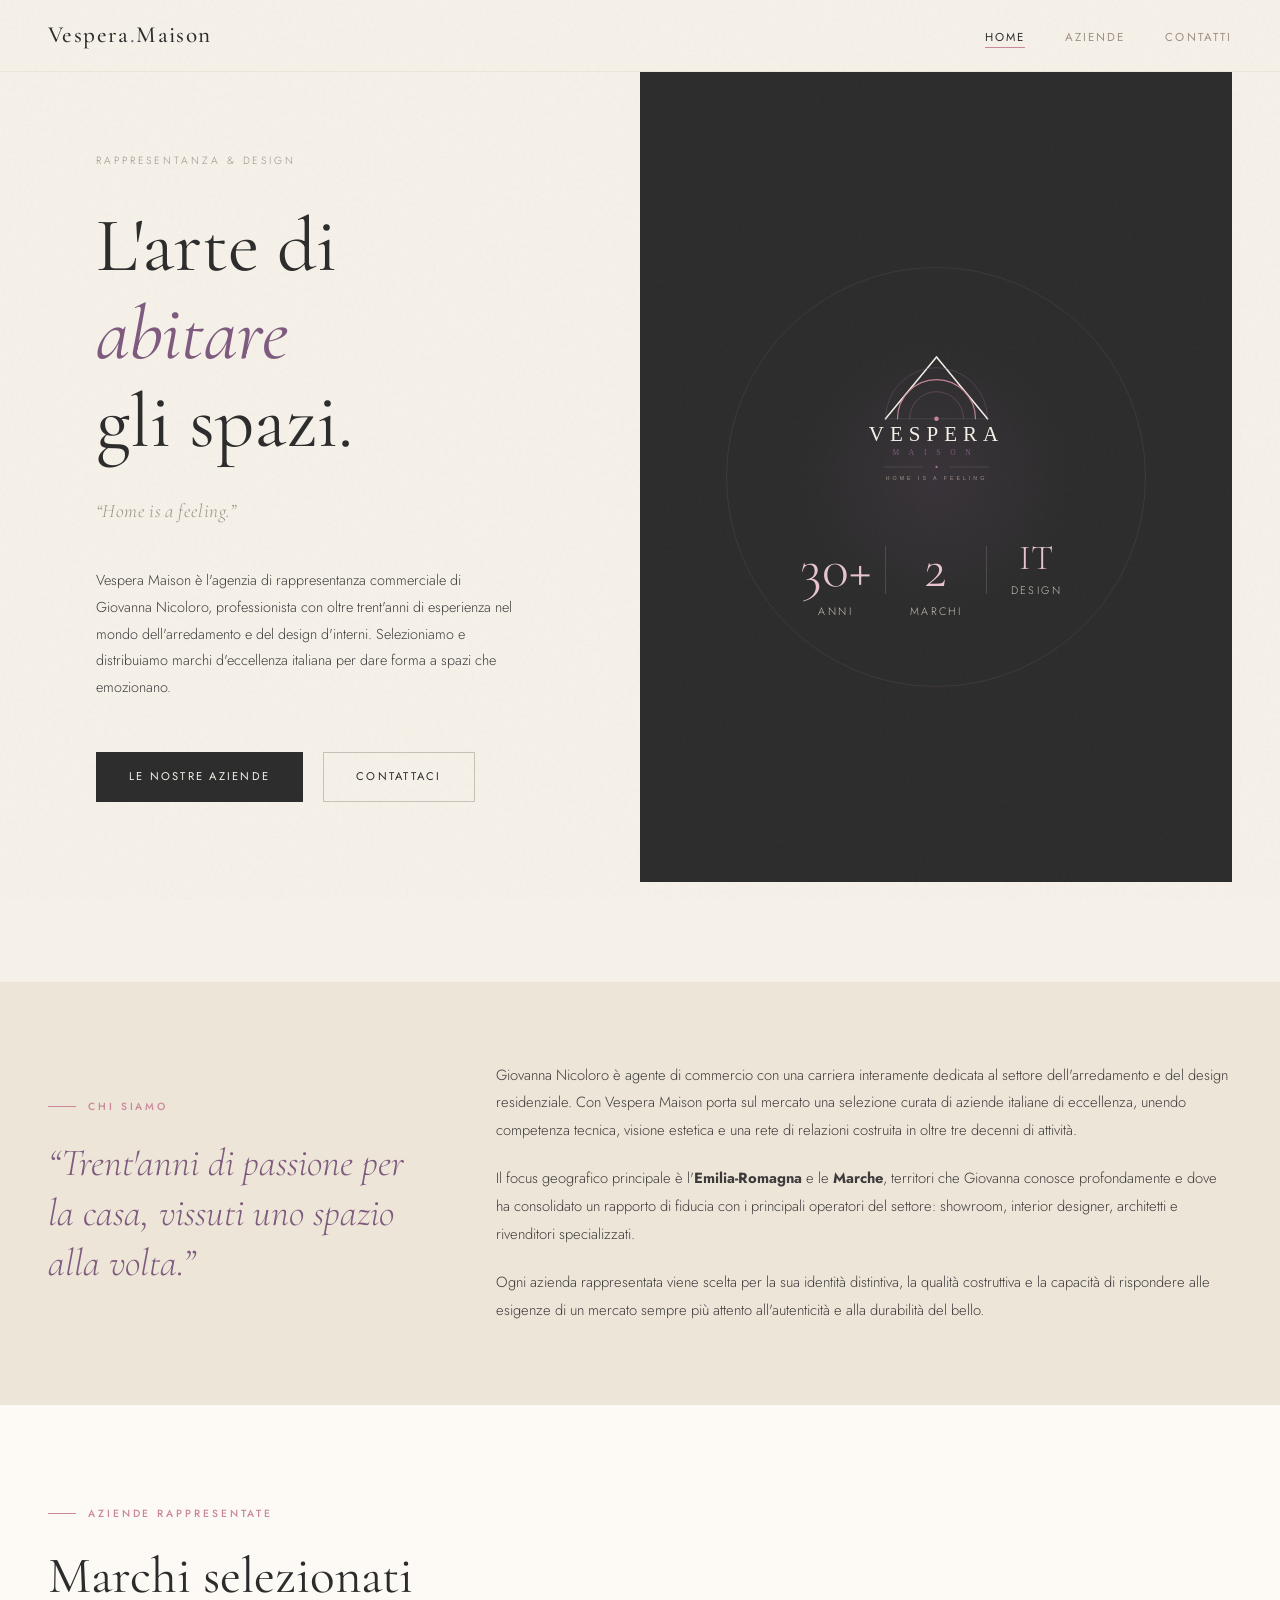
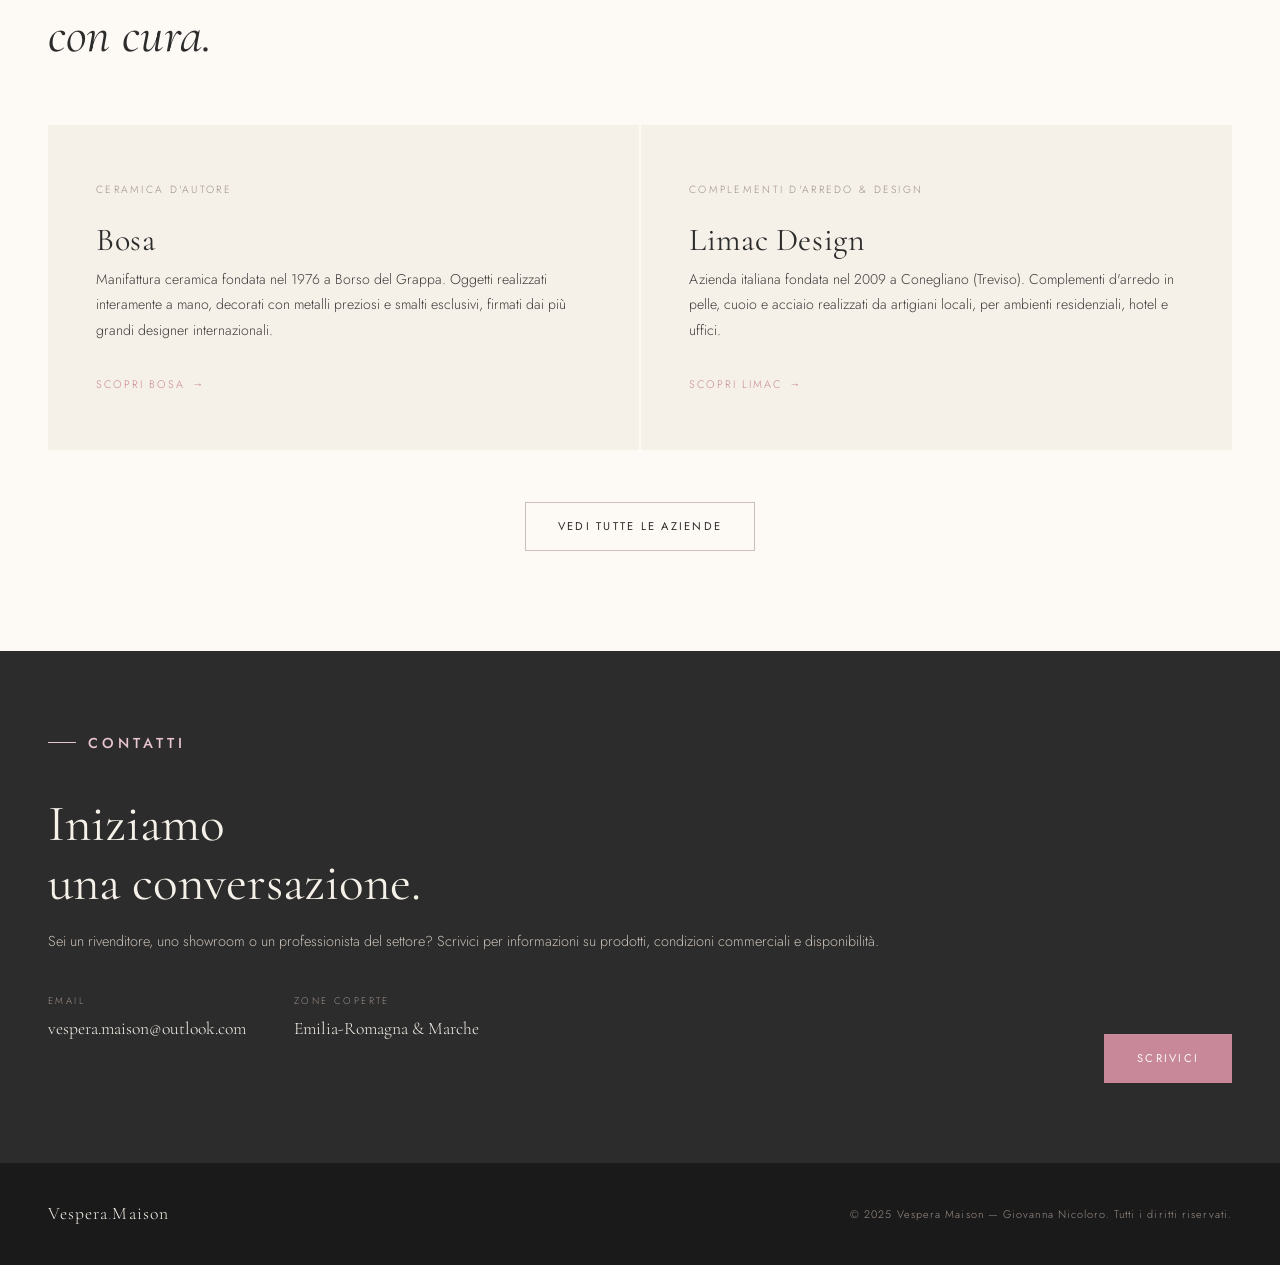
==== commit afed9c59: "Update index.html" ====
--- a/index.html
+++ b/index.html
@@ -45,22 +45,23 @@
       </div>
     </div>
     <div class="hero-right">
-      <div class="hero-monogram">VM</div>
-      <div class="hero-right-inner">
-        <img src="logo.svg" alt="Vespera Maison" style="width: 240px; max-width: 80%; margin: 0 auto 32px;" />
-        <div class="hero-stat">
-          <span class="hero-stat-num">30+</span>
-          <span class="hero-stat-label">Anni di esperienza</span>
-        </div>
-        <div class="hero-divider"></div>
-        <div class="hero-stat">
-          <span class="hero-stat-num">2</span>
-          <span class="hero-stat-label">Marchi rappresentati</span>
-        </div>
-        <div class="hero-divider"></div>
-        <div class="hero-stat">
-          <span class="hero-stat-num">IT</span>
-          <span class="hero-stat-label">Design italiano</span>
+      <div class="hero-right-inner" style="display:flex; flex-direction:column; align-items:center; justify-content:center; gap:0; padding:48px;">
+        <img src="logo.svg" alt="Vespera Maison" style="width:300px; max-width:85%; margin-bottom:52px;" />
+        <div style="display:flex; align-items:flex-start; gap:0; width:100%; max-width:320px;">
+          <div class="hero-stat" style="flex:1; text-align:center;">
+            <span class="hero-stat-num">30+</span>
+            <span class="hero-stat-label">Anni</span>
+          </div>
+          <div style="width:1px; background:rgba(202,192,184,0.2); height:48px; margin-top:6px; flex-shrink:0;"></div>
+          <div class="hero-stat" style="flex:1; text-align:center;">
+            <span class="hero-stat-num">2</span>
+            <span class="hero-stat-label">Marchi</span>
+          </div>
+          <div style="width:1px; background:rgba(202,192,184,0.2); height:48px; margin-top:6px; flex-shrink:0;"></div>
+          <div class="hero-stat" style="flex:1; text-align:center;">
+            <span class="hero-stat-num" style="font-size:2.2rem;">IT</span>
+            <span class="hero-stat-label">Design</span>
+          </div>
         </div>
       </div>
     </div>
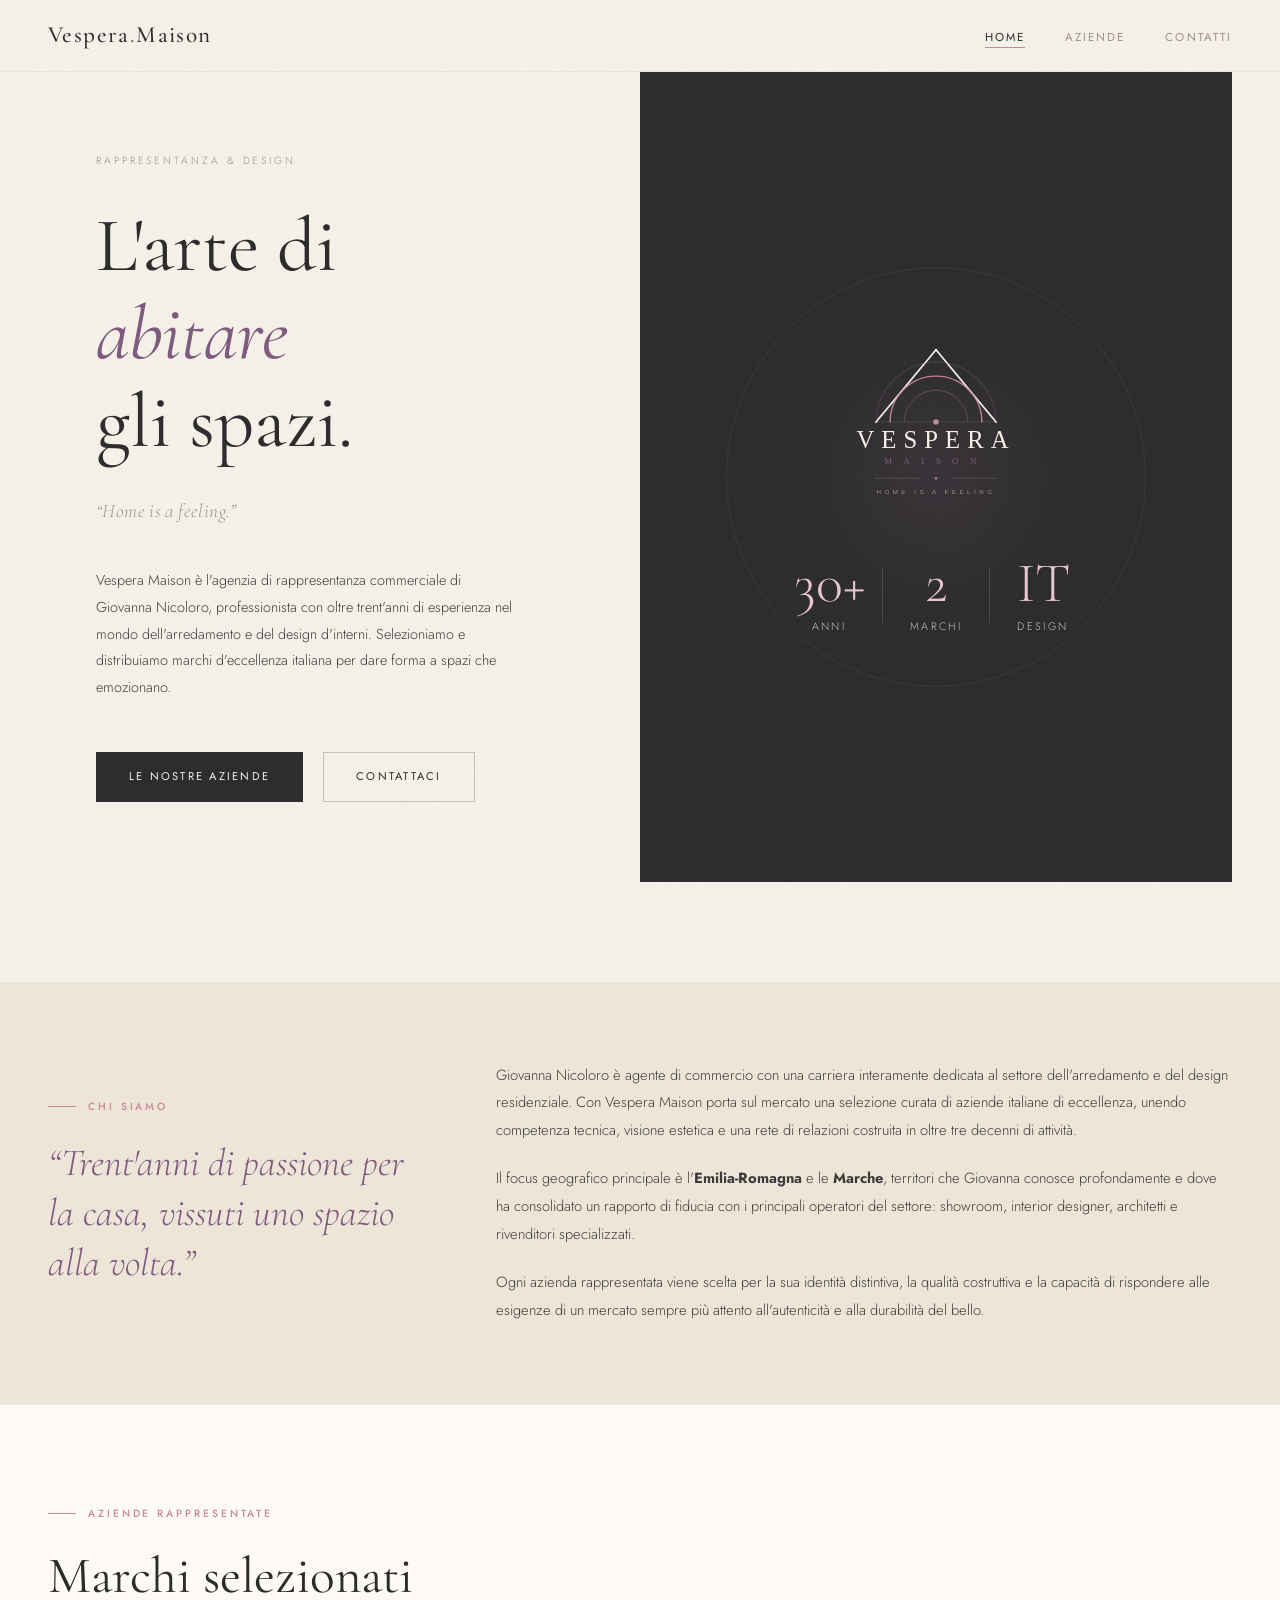
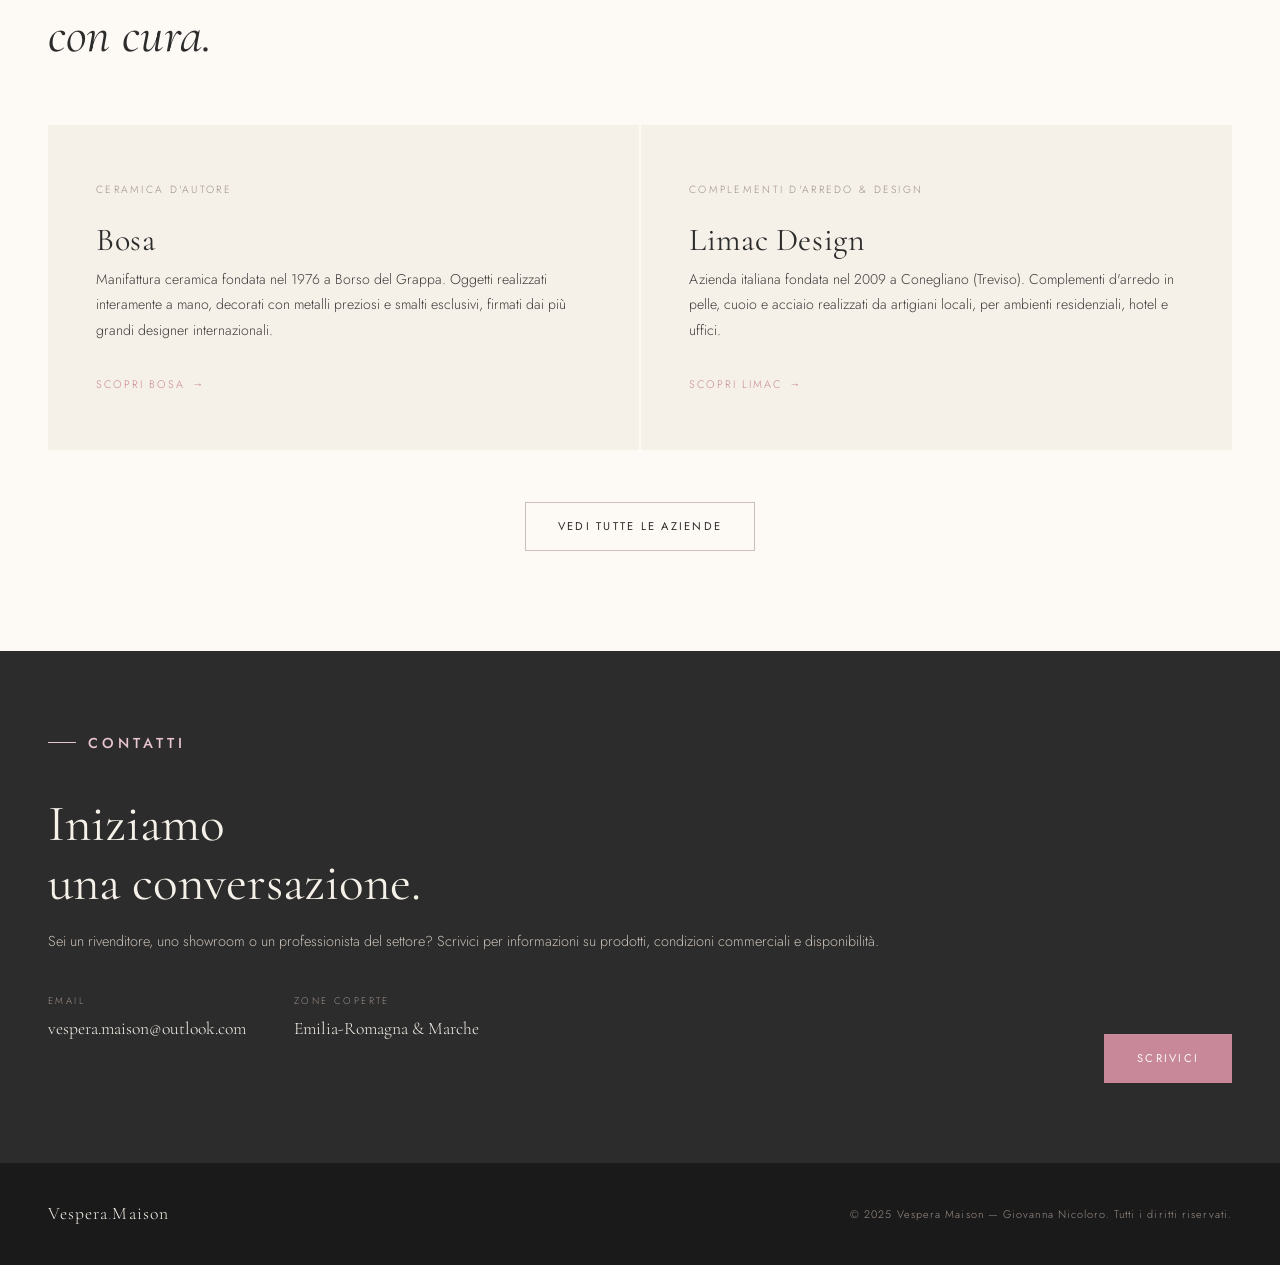
==== commit 74c63512: "Update index.html" ====
--- a/index.html
+++ b/index.html
@@ -47,19 +47,19 @@
     <div class="hero-right">
       <div class="hero-right-inner" style="display:flex; flex-direction:column; align-items:center; justify-content:center; gap:0; padding:48px;">
         <img src="logo.svg" alt="Vespera Maison" style="width:300px; max-width:85%; margin-bottom:52px;" />
-        <div style="display:flex; align-items:flex-start; gap:0; width:100%; max-width:320px;">
+        <div style="display:flex; align-items:center; gap:0; width:100%; max-width:320px;">
           <div class="hero-stat" style="flex:1; text-align:center;">
             <span class="hero-stat-num">30+</span>
             <span class="hero-stat-label">Anni</span>
           </div>
-          <div style="width:1px; background:rgba(202,192,184,0.2); height:48px; margin-top:6px; flex-shrink:0;"></div>
+          <div style="width:1px; background:rgba(202,192,184,0.2); height:56px; flex-shrink:0;"></div>
           <div class="hero-stat" style="flex:1; text-align:center;">
             <span class="hero-stat-num">2</span>
             <span class="hero-stat-label">Marchi</span>
           </div>
-          <div style="width:1px; background:rgba(202,192,184,0.2); height:48px; margin-top:6px; flex-shrink:0;"></div>
+          <div style="width:1px; background:rgba(202,192,184,0.2); height:56px; flex-shrink:0;"></div>
           <div class="hero-stat" style="flex:1; text-align:center;">
-            <span class="hero-stat-num" style="font-size:2.2rem;">IT</span>
+            <span class="hero-stat-num">IT</span>
             <span class="hero-stat-label">Design</span>
           </div>
         </div>
--- a/style.css
+++ b/style.css
@@ -216,8 +216,12 @@
 .hero-right-inner {
   position: relative;
   z-index: 2;
-  text-align: center;
-  padding: 48px;
+  display: flex;
+  flex-direction: column;
+  align-items: center;
+  justify-content: center;
+  width: 100%;
+  height: 100%;
 }
 .hero-monogram {
   font-family: var(--font-display);
@@ -233,6 +237,10 @@
 }
 .hero-stat {
   color: var(--crema);
+  display: flex;
+  flex-direction: column;
+  align-items: center;
+  gap: 6px;
 }
 .hero-stat-num {
   font-family: var(--font-display);
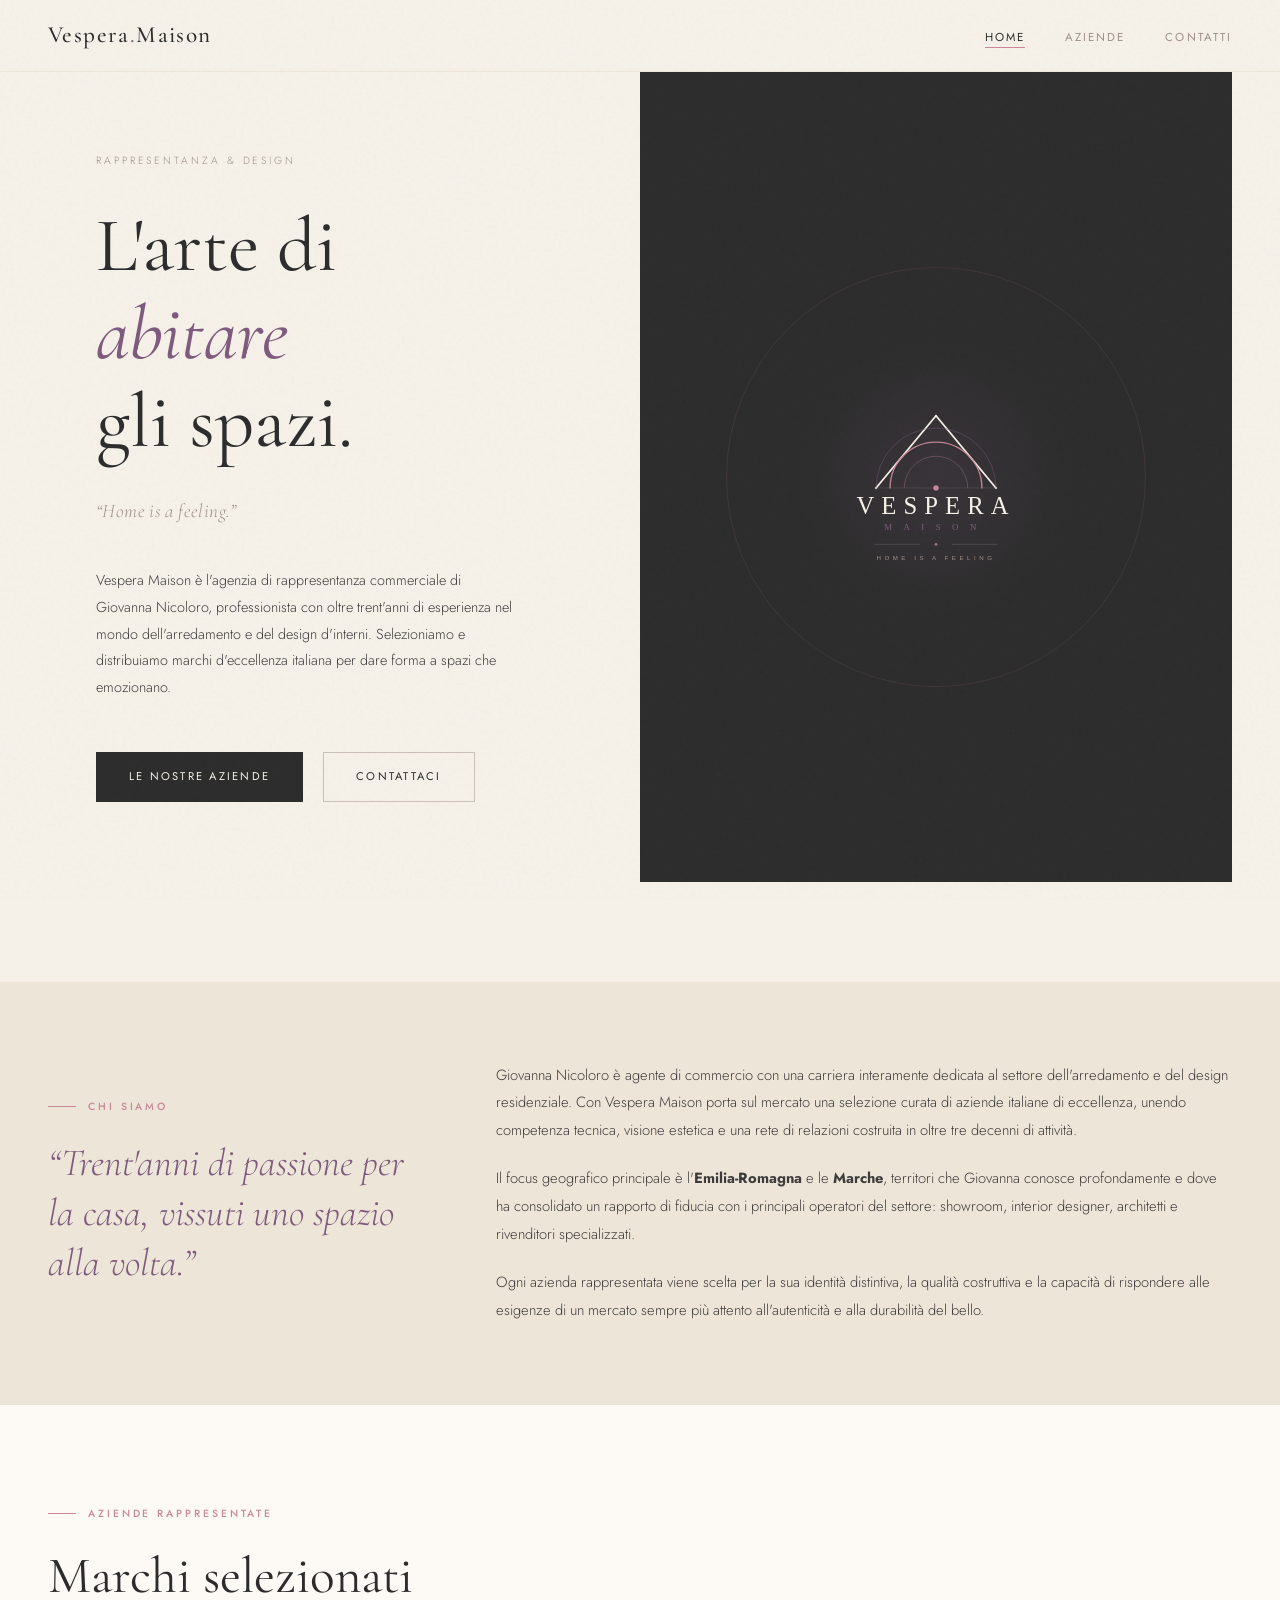
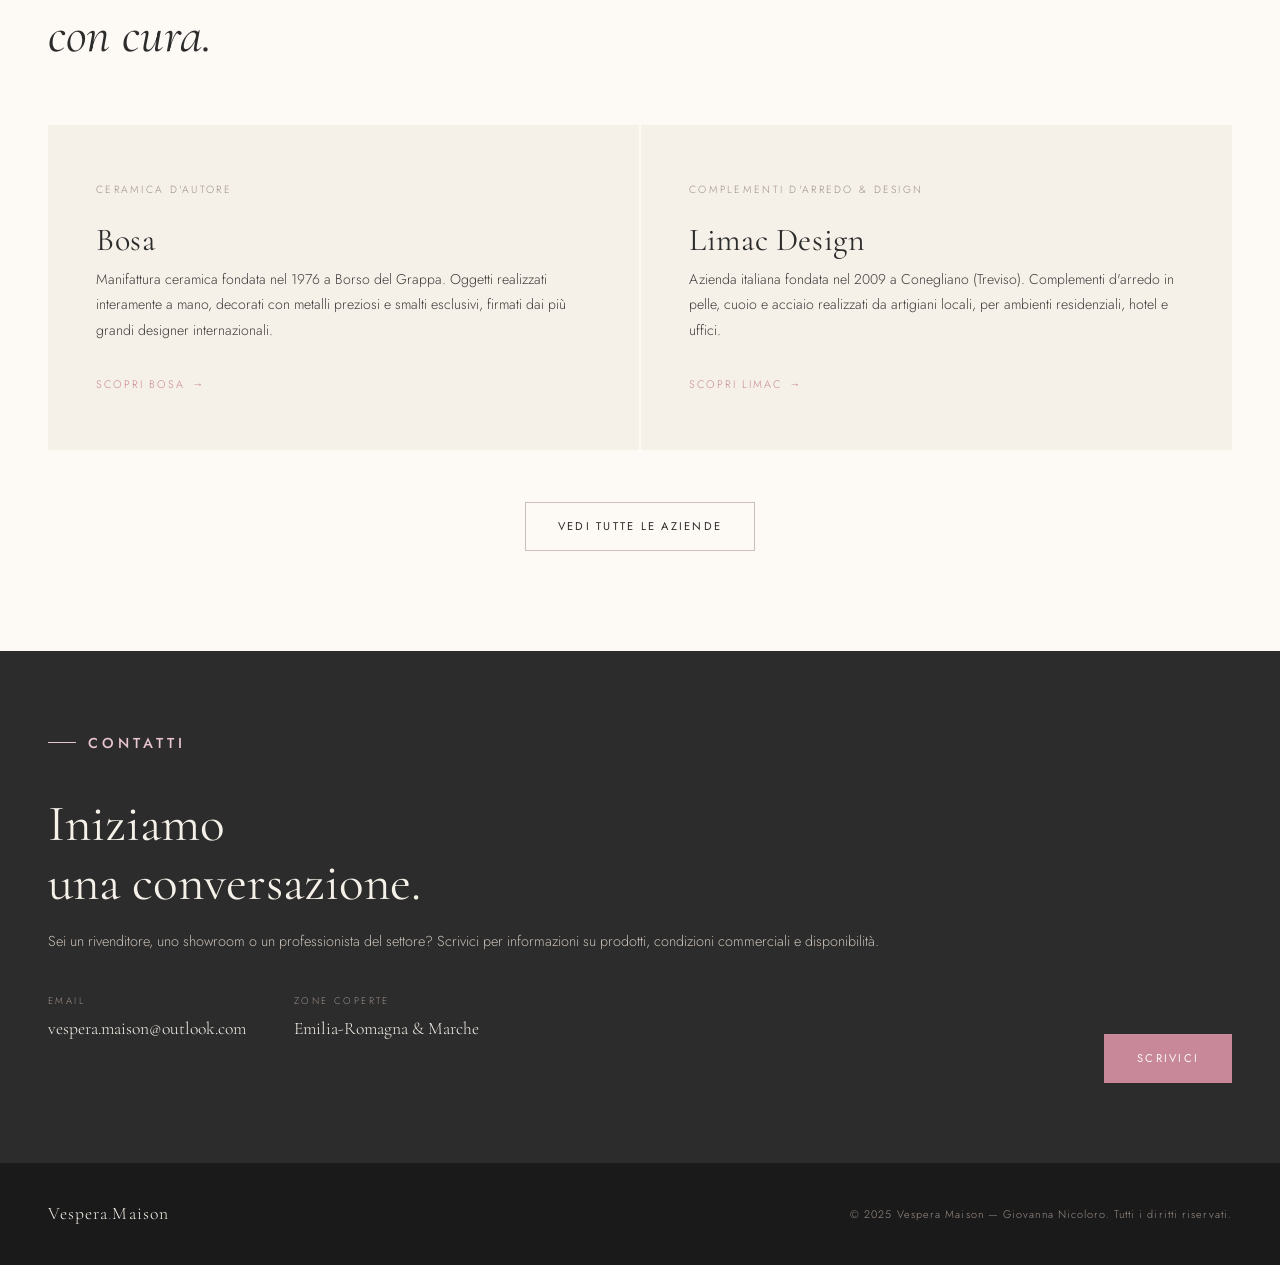
==== commit d8190d03: "Refactor hero-right-inner section in index.html Removed several elements from the hero-right-inner s" ====
--- a/index.html
+++ b/index.html
@@ -45,24 +45,8 @@
       </div>
     </div>
     <div class="hero-right">
-      <div class="hero-right-inner" style="display:flex; flex-direction:column; align-items:center; justify-content:center; gap:0; padding:48px;">
-        <img src="logo.svg" alt="Vespera Maison" style="width:300px; max-width:85%; margin-bottom:52px;" />
-        <div style="display:flex; align-items:center; gap:0; width:100%; max-width:320px;">
-          <div class="hero-stat" style="flex:1; text-align:center;">
-            <span class="hero-stat-num">30+</span>
-            <span class="hero-stat-label">Anni</span>
-          </div>
-          <div style="width:1px; background:rgba(202,192,184,0.2); height:56px; flex-shrink:0;"></div>
-          <div class="hero-stat" style="flex:1; text-align:center;">
-            <span class="hero-stat-num">2</span>
-            <span class="hero-stat-label">Marchi</span>
-          </div>
-          <div style="width:1px; background:rgba(202,192,184,0.2); height:56px; flex-shrink:0;"></div>
-          <div class="hero-stat" style="flex:1; text-align:center;">
-            <span class="hero-stat-num">IT</span>
-            <span class="hero-stat-label">Design</span>
-          </div>
-        </div>
+      <div class="hero-right-inner">
+        <img src="logo.svg" alt="Vespera Maison" style="width:300px; max-width:85%;" />
       </div>
     </div>
   </section>
